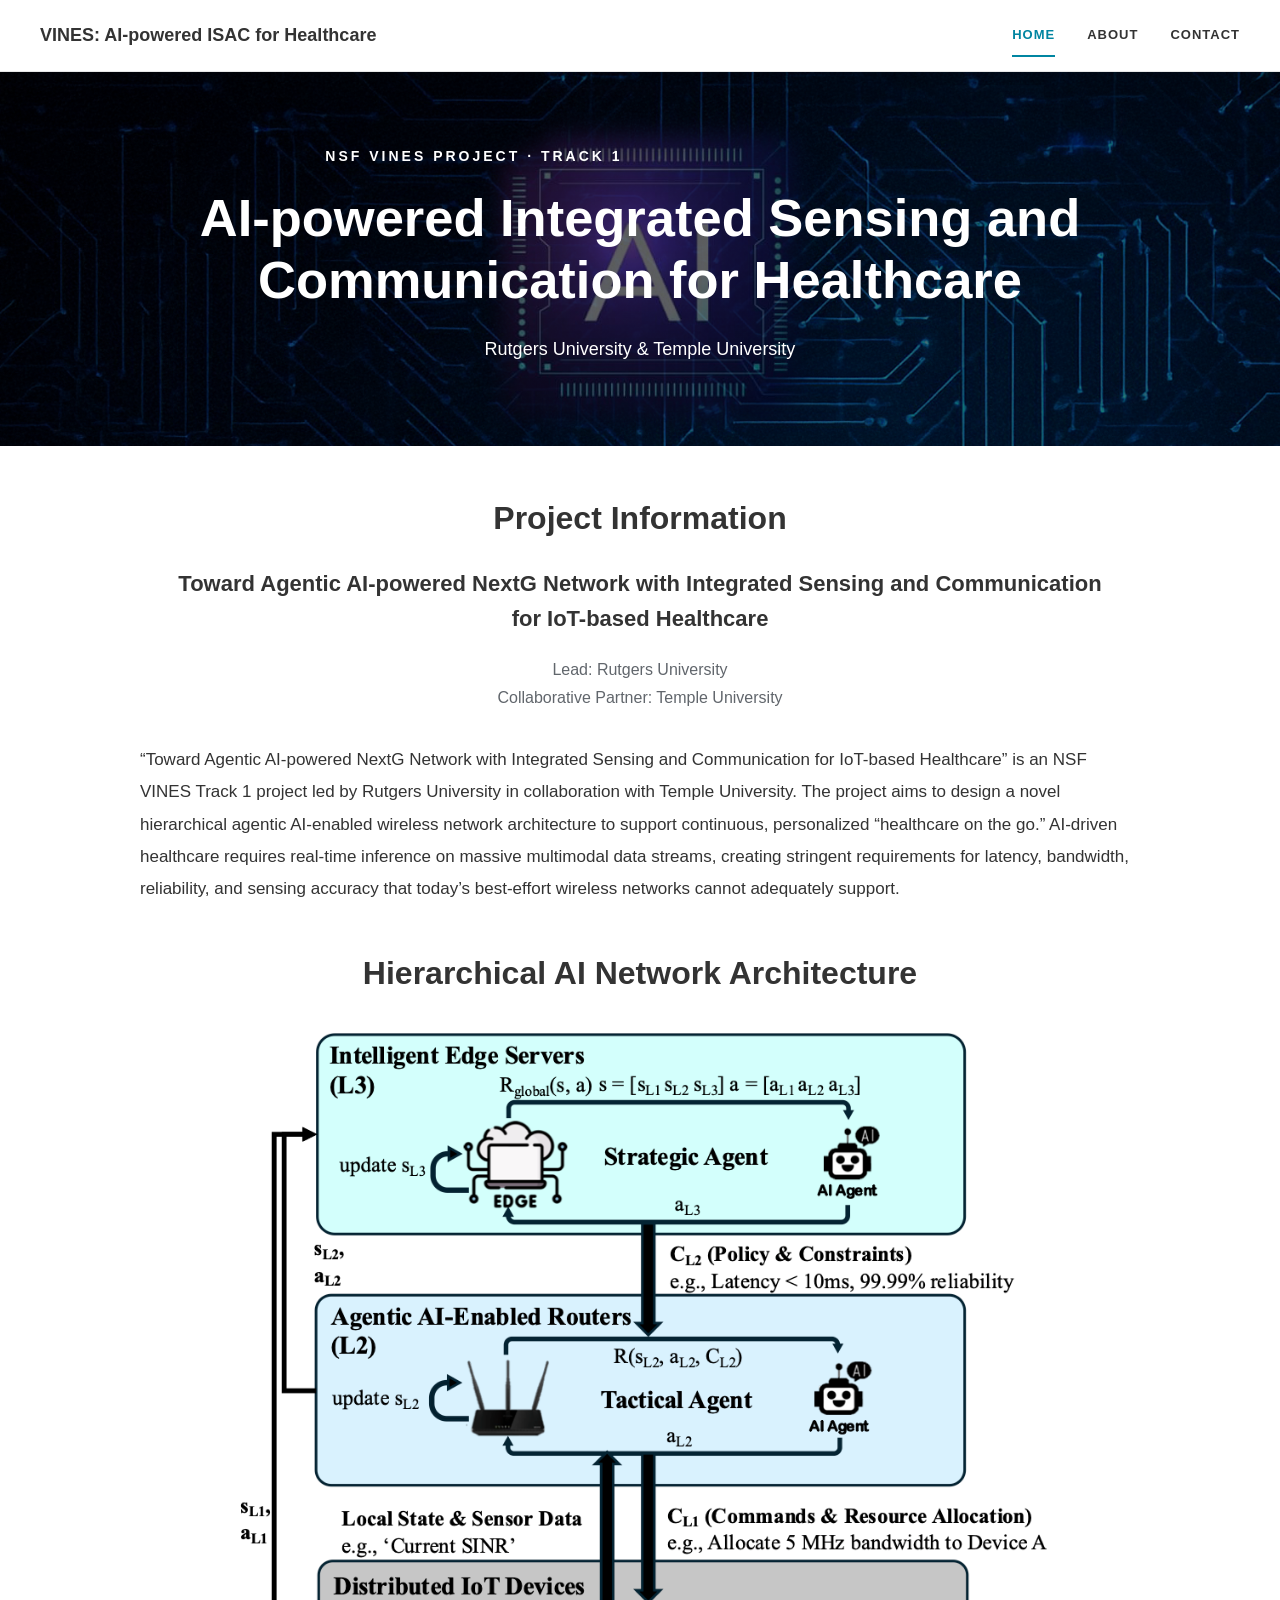
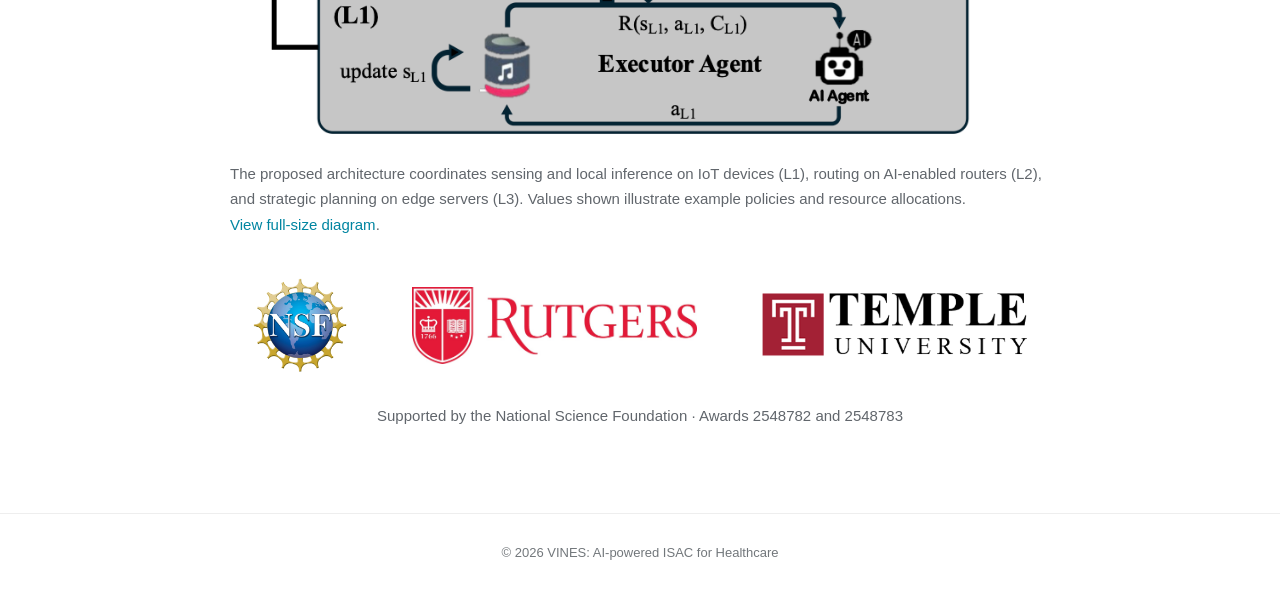
==== index.html @ 255466b5 "Replace homepage introduction with supplied project description" ====
<!doctype html>
<html lang="en">
<head>
  <meta charset="utf-8">
  <meta name="viewport" content="width=device-width,initial-scale=1">
  <meta name="description" content="NSF VINES Track 1: Toward Agentic AI-powered NextG Network with Integrated Sensing and Communication for IoT-based Healthcare. Rutgers University and Temple University.">
  <title>VINES | AI-powered ISAC for Healthcare</title>
  <link rel="stylesheet" href="assets/site.css">
</head>
<body>
  <a class="skip" href="#main">Skip to content</a>
  <nav class="nav" aria-label="Main navigation">
    <a class="brand" href="./">VINES: AI-powered ISAC for Healthcare</a>
    <div class="nav-links"><a href="./" aria-current="page">Home</a><a href="about/">About</a><a href="contact/">Contact</a></div>
  </nav>
  <header class="hero">
    <p class="eyebrow">NSF VINES PROJECT · TRACK 1</p>
    <h1>AI-powered Integrated Sensing and Communication for Healthcare</h1>
    <p>Rutgers University &amp; Temple University</p>
  </header>
  <main class="container" id="main">
    <h2>Project Information</h2>
    <p class="project-title">Toward Agentic AI-powered NextG Network with Integrated Sensing and Communication for IoT-based Healthcare</p>
    <p class="project-meta">Lead: Rutgers University<br>Collaborative Partner: Temple University</p>
    <p class="project-introduction" id="project-introduction">“Toward Agentic AI-powered NextG Network with Integrated Sensing and Communication for IoT-based Healthcare” is an NSF VINES Track 1 project led by Rutgers University in collaboration with Temple University. The project aims to design a novel hierarchical agentic AI-enabled wireless network architecture to support continuous, personalized “healthcare on the go.” AI-driven healthcare requires real-time inference on massive multimodal data streams, creating stringent requirements for latency, bandwidth, reliability, and sensing accuracy that today’s best-effort wireless networks cannot adequately support.</p>
    <section class="project-overview" aria-labelledby="architecture-title">
      <h2 id="architecture-title">Hierarchical AI Network Architecture</h2>
      <figure class="project-figure architecture">
        <a href="assets/agentic-ai-architecture.png" aria-label="View the full-size hierarchical AI network architecture diagram"><img src="assets/agentic-ai-architecture.png" alt="Three-level architecture: executor agents on IoT devices exchange sensor data and resource commands with tactical agents on routers, coordinated by strategic agents on intelligent edge servers." width="964" height="844" loading="lazy" decoding="async"></a>
        <figcaption>The proposed architecture coordinates sensing and local inference on IoT devices (L1), routing on AI-enabled routers (L2), and strategic planning on edge servers (L3). Values shown illustrate example policies and resource allocations. <a href="assets/agentic-ai-architecture.png">View full-size diagram</a>.</figcaption>
      </figure>
    </section>
    <div class="logos" aria-label="Funding agency and participating universities">
      <a href="https://www.nsf.gov/" aria-label="National Science Foundation"><img class="nsf" src="assets/nsf-small.png" alt="National Science Foundation"></a>
      <a href="https://www.rutgers.edu/" aria-label="Rutgers University"><img class="rutgers" src="assets/Rutgers.jpg" alt="Rutgers University"></a>
      <a href="https://www.temple.edu/" aria-label="Temple University"><img class="temple" src="assets/TempleLogo.png" alt="Temple University"></a>
    </div>
    <p class="support">Supported by the National Science Foundation · Awards 2548782 and 2548783</p>
  </main>
  <footer><p>© 2026 VINES: AI-powered ISAC for Healthcare</p></footer>
</body>
</html>
---- assets/site.css ----
:root{color-scheme:light;--ink:#333;--accent:#0085a1;--muted:#61666c}*{box-sizing:border-box}body{margin:0;color:var(--ink);background:#fff;font:17px/1.75 Arial,Helvetica,sans-serif}a{color:var(--accent);text-decoration:none}a:hover{text-decoration:underline}a:focus-visible{outline:3px solid var(--accent);outline-offset:5px}.skip{position:absolute;left:16px;top:-70px;background:white;padding:8px;z-index:10}.skip:focus{top:8px}.nav{min-height:72px;display:flex;align-items:center;justify-content:space-between;gap:24px;padding:16px max(24px,calc((100vw - 1200px)/2));border-bottom:1px solid #e7e7e7;background:#fff}.brand{font-size:18px;font-weight:800;color:#333;line-height:1.35}.nav-links{display:flex;gap:32px;flex-shrink:0}.nav-links a{color:#333;text-transform:uppercase;font-size:13px;letter-spacing:1px;font-weight:700;padding:8px 0}.nav-links a[aria-current]{color:var(--accent);box-shadow:0 2px var(--accent)}.hero{background:linear-gradient(#0008,#0008),url('banner.jpg') center/cover;color:white;text-align:center;padding:72px 24px 80px}.hero .eyebrow{font-size:14px;letter-spacing:3px;margin:0 0 18px;font-weight:700}.hero h1{font-size:clamp(32px,4.1vw,56px);line-height:1.2;max-width:1080px;margin:0 auto;font-weight:800}.hero.contact h1{font-size:clamp(42px,5.5vw,72px)}.hero p{margin:22px auto 0;max-width:900px;font-size:18px}.container{max-width:1140px;padding:52px 24px 64px;margin:auto}h2{font-size:32px;line-height:1.3;text-align:center;margin:0 0 26px}p{margin:0 0 20px}.project-title{max-width:950px;margin:0 auto 20px;text-align:center;font-size:22px;font-weight:600;line-height:1.6}.project-meta{text-align:center;color:var(--muted);font-size:16px}.intro-placeholder{max-width:930px;margin:32px auto;padding:22px 26px;border-left:3px solid #b9c6cb;background:#f7f9fa;color:#626c72}.logos{display:flex;align-items:center;justify-content:center;gap:65px;margin:40px auto 12px}.logos a{display:flex;align-items:center;justify-content:center}.logos img{display:block;max-width:100%;height:auto}.logos .nsf{width:94px}.logos .rutgers{width:285px}.logos .temple{width:265px}.support{text-align:center;color:var(--muted);font-size:15px;margin-top:30px}.team-intro{max-width:900px;text-align:center;margin:0 auto 40px}.team{display:grid;grid-template-columns:repeat(4,minmax(0,1fr));gap:28px;margin-top:42px}.person{text-align:center;min-width:0}.portrait{width:100%;max-width:225px;aspect-ratio:1;object-fit:cover;object-position:center top;display:block;margin:0 auto 22px}.person h3{font-size:20px;line-height:1.3;margin:0 0 8px;min-height:52px;display:flex;align-items:center;justify-content:center}.person h3 a{color:#333}.role{font-weight:700;color:var(--accent);font-size:15px;margin-bottom:12px}.affiliation{font-size:17px;margin-bottom:5px;font-weight:600}.department{font-size:14px;line-height:1.6;min-height:45px;color:var(--muted);margin-bottom:14px}.email{font-size:14px;overflow-wrap:anywhere}.profile{display:inline-block;font-size:14px;margin-top:12px;text-decoration:underline;text-underline-offset:4px}.contact-logos{border-top:1px solid #e6e6e6;margin-top:58px;padding-top:8px}footer{border-top:1px solid #eee;text-align:center;padding:28px 24px;color:#72777b;font-size:13px}footer p{margin:0}@media(max-width:950px){.team{grid-template-columns:repeat(2,minmax(0,1fr));gap:45px 30px}.logos{gap:32px}.logos .rutgers{width:240px}.logos .temple{width:230px}}@media(max-width:600px){body{font-size:16px}.nav{padding:16px 20px;gap:14px;flex-wrap:wrap}.brand{font-size:16px}.nav-links{gap:24px}.hero{padding:48px 20px 56px}.hero p{font-size:16px}.container{padding:38px 20px 48px}h2{font-size:28px}.project-title{font-size:19px}.logos{gap:22px;flex-wrap:wrap}.logos .nsf{width:72px}.logos .rutgers{width:190px}.logos .temple{width:190px}.team{grid-template-columns:1fr;gap:42px}.person h3{min-height:0}.department{min-height:0}.portrait{max-width:230px}.intro-placeholder{padding:18px}.support{font-size:14px}}

.project-introduction,.about-content{max-width:1000px;margin:32px auto;line-height:1.9;text-align:left}.about-content section{margin-top:40px}.about-content h2{text-align:left;font-size:28px;margin-bottom:18px}.about-content h3{font-size:21px;line-height:1.4;margin:28px 0 12px}@media(min-width:601px) and (max-width:850px){.nav{flex-wrap:wrap}}

.project-figure{margin:32px auto 40px;max-width:1000px}.project-figure img{display:block;width:100%;height:auto;margin:0 auto}.project-figure.architecture{max-width:820px}.project-figure figcaption{margin-top:16px;color:var(--muted);font-size:15px;line-height:1.7;text-align:left}.project-figure figcaption a{white-space:nowrap}.project-overview{margin-top:48px}
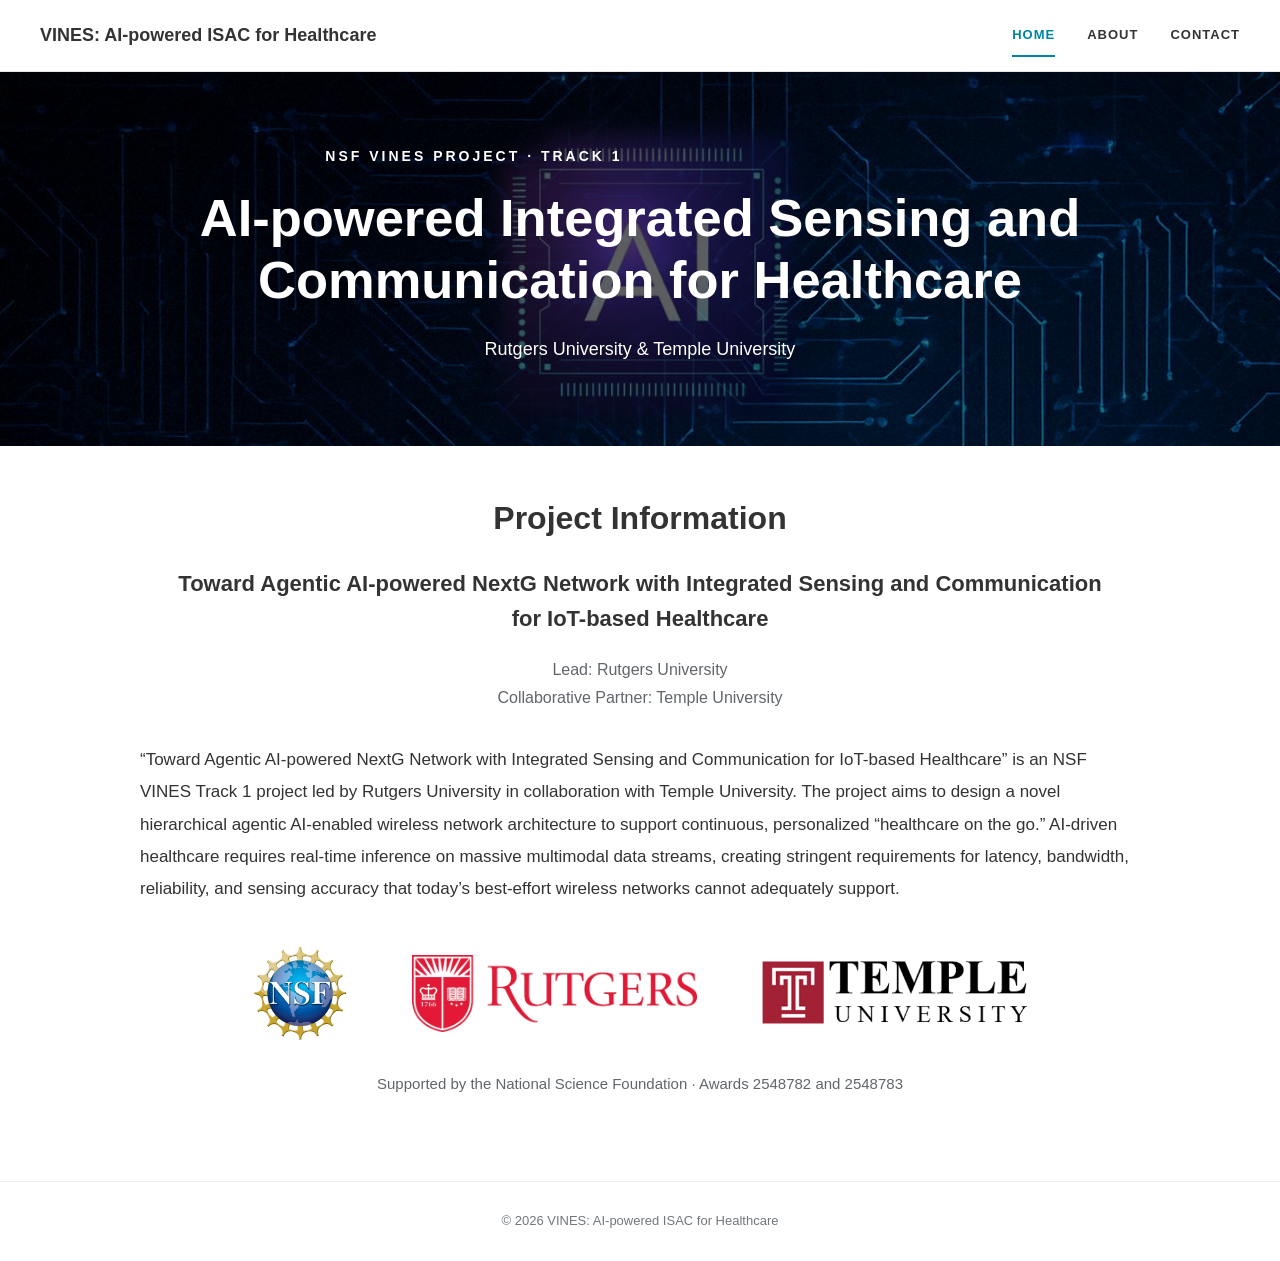
==== commit 58ace83b: "Remove architecture diagram from homepage" ====
--- a/index.html
+++ b/index.html
@@ -23,13 +23,6 @@
     <p class="project-title">Toward Agentic AI-powered NextG Network with Integrated Sensing and Communication for IoT-based Healthcare</p>
     <p class="project-meta">Lead: Rutgers University<br>Collaborative Partner: Temple University</p>
     <p class="project-introduction" id="project-introduction">“Toward Agentic AI-powered NextG Network with Integrated Sensing and Communication for IoT-based Healthcare” is an NSF VINES Track 1 project led by Rutgers University in collaboration with Temple University. The project aims to design a novel hierarchical agentic AI-enabled wireless network architecture to support continuous, personalized “healthcare on the go.” AI-driven healthcare requires real-time inference on massive multimodal data streams, creating stringent requirements for latency, bandwidth, reliability, and sensing accuracy that today’s best-effort wireless networks cannot adequately support.</p>
-    <section class="project-overview" aria-labelledby="architecture-title">
-      <h2 id="architecture-title">Hierarchical AI Network Architecture</h2>
-      <figure class="project-figure architecture">
-        <a href="assets/agentic-ai-architecture.png" aria-label="View the full-size hierarchical AI network architecture diagram"><img src="assets/agentic-ai-architecture.png" alt="Three-level architecture: executor agents on IoT devices exchange sensor data and resource commands with tactical agents on routers, coordinated by strategic agents on intelligent edge servers." width="964" height="844" loading="lazy" decoding="async"></a>
-        <figcaption>The proposed architecture coordinates sensing and local inference on IoT devices (L1), routing on AI-enabled routers (L2), and strategic planning on edge servers (L3). Values shown illustrate example policies and resource allocations. <a href="assets/agentic-ai-architecture.png">View full-size diagram</a>.</figcaption>
-      </figure>
-    </section>
     <div class="logos" aria-label="Funding agency and participating universities">
       <a href="https://www.nsf.gov/" aria-label="National Science Foundation"><img class="nsf" src="assets/nsf-small.png" alt="National Science Foundation"></a>
       <a href="https://www.rutgers.edu/" aria-label="Rutgers University"><img class="rutgers" src="assets/Rutgers.jpg" alt="Rutgers University"></a>
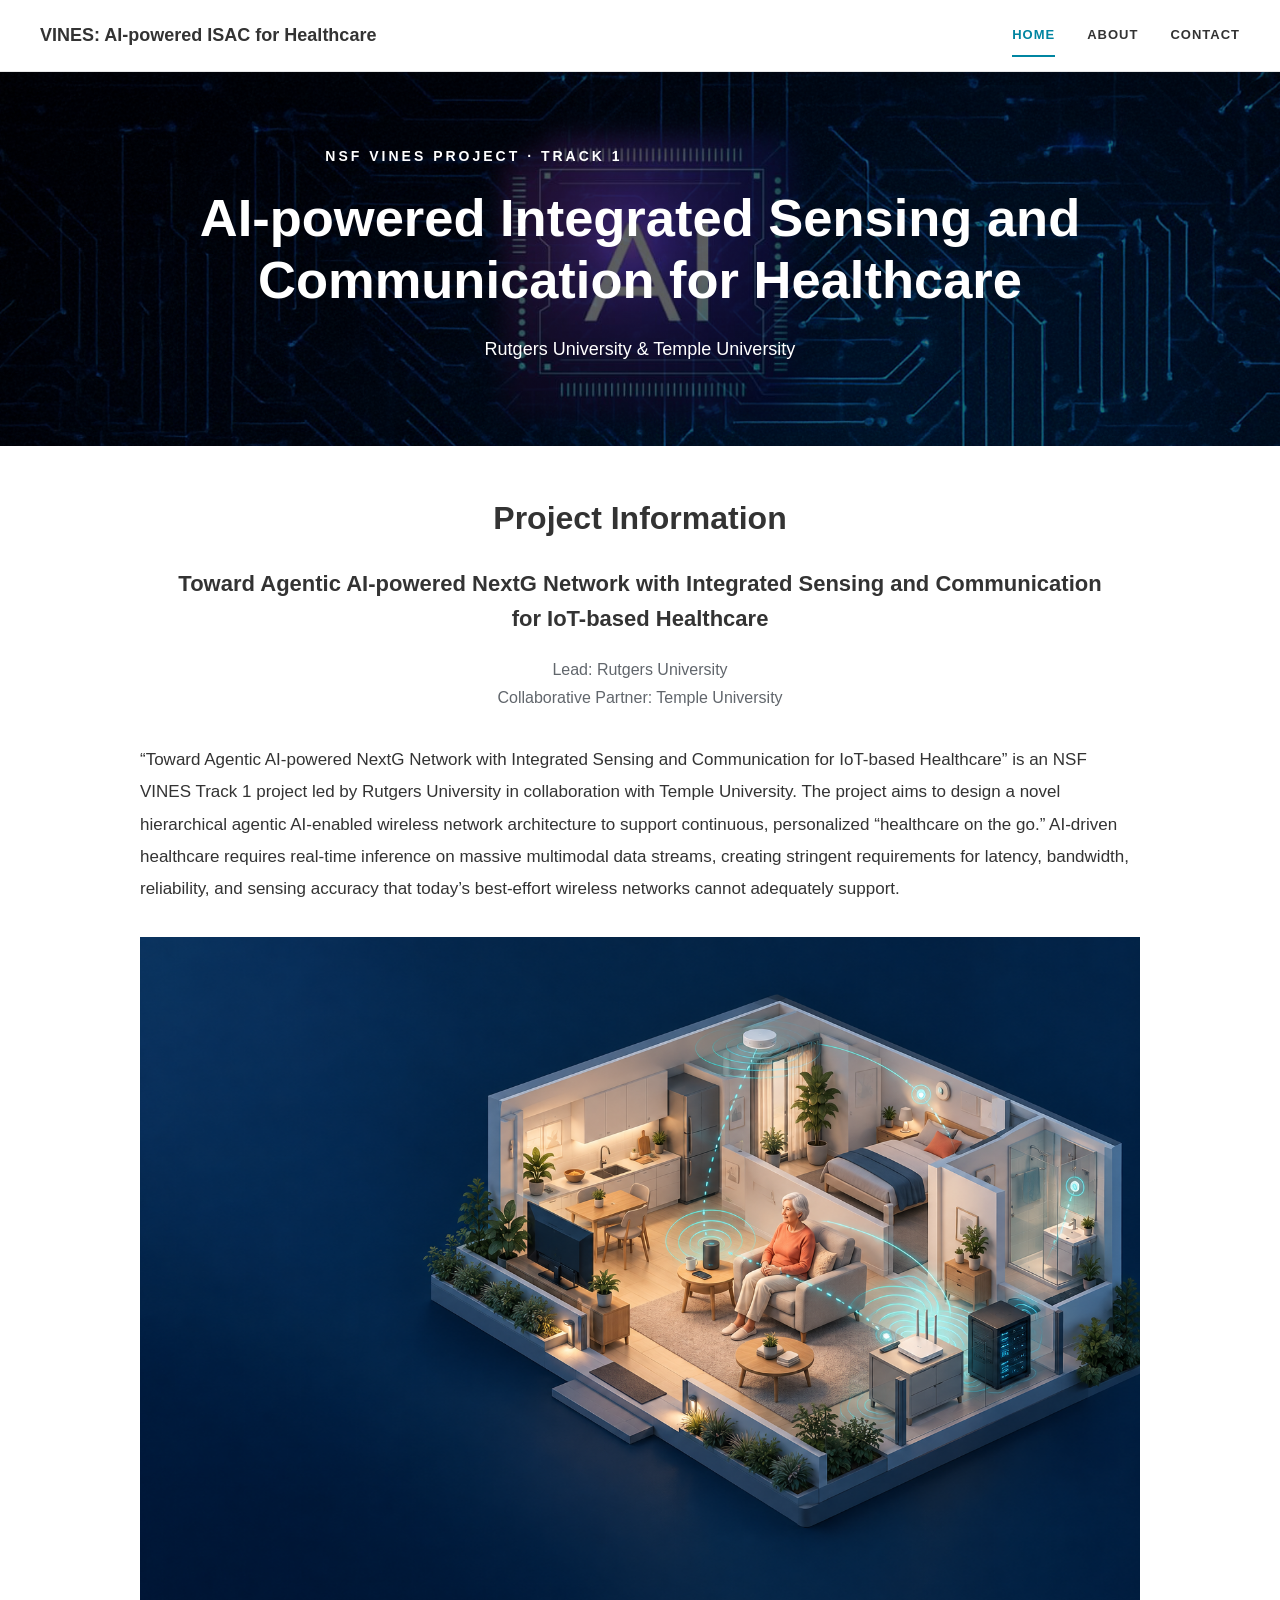
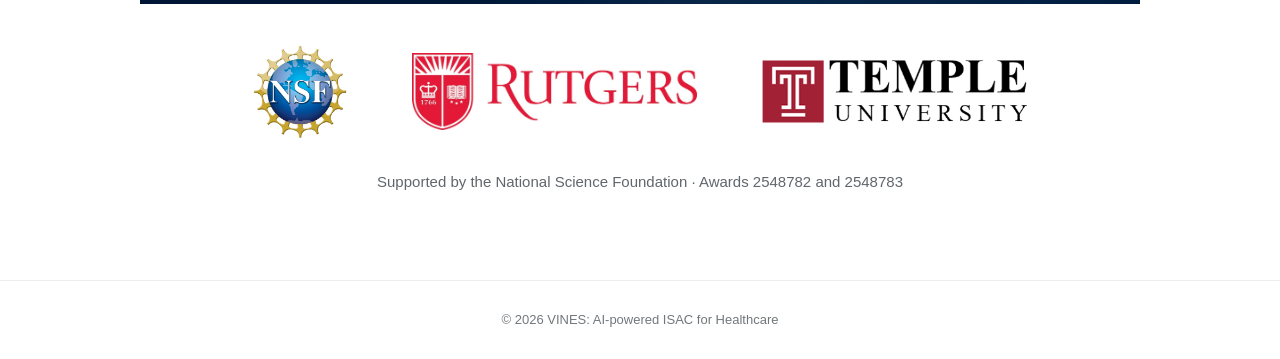
==== commit 09d77410: "Add slide cover healthcare illustration to homepage" ====
--- a/index.html
+++ b/index.html
@@ -23,6 +23,9 @@
     <p class="project-title">Toward Agentic AI-powered NextG Network with Integrated Sensing and Communication for IoT-based Healthcare</p>
     <p class="project-meta">Lead: Rutgers University<br>Collaborative Partner: Temple University</p>
     <p class="project-introduction" id="project-introduction">“Toward Agentic AI-powered NextG Network with Integrated Sensing and Communication for IoT-based Healthcare” is an NSF VINES Track 1 project led by Rutgers University in collaboration with Temple University. The project aims to design a novel hierarchical agentic AI-enabled wireless network architecture to support continuous, personalized “healthcare on the go.” AI-driven healthcare requires real-time inference on massive multimodal data streams, creating stringent requirements for latency, bandwidth, reliability, and sensing accuracy that today’s best-effort wireless networks cannot adequately support.</p>
+    <figure class="project-figure">
+      <img src="assets/healthcare-at-home.png" alt="Illustration of healthcare monitoring at home, with connected wireless sensors, a smart speaker, a router, and an edge server supporting an older adult." width="1536" height="1024" loading="lazy" decoding="async">
+    </figure>
     <div class="logos" aria-label="Funding agency and participating universities">
       <a href="https://www.nsf.gov/" aria-label="National Science Foundation"><img class="nsf" src="assets/nsf-small.png" alt="National Science Foundation"></a>
       <a href="https://www.rutgers.edu/" aria-label="Rutgers University"><img class="rutgers" src="assets/Rutgers.jpg" alt="Rutgers University"></a>
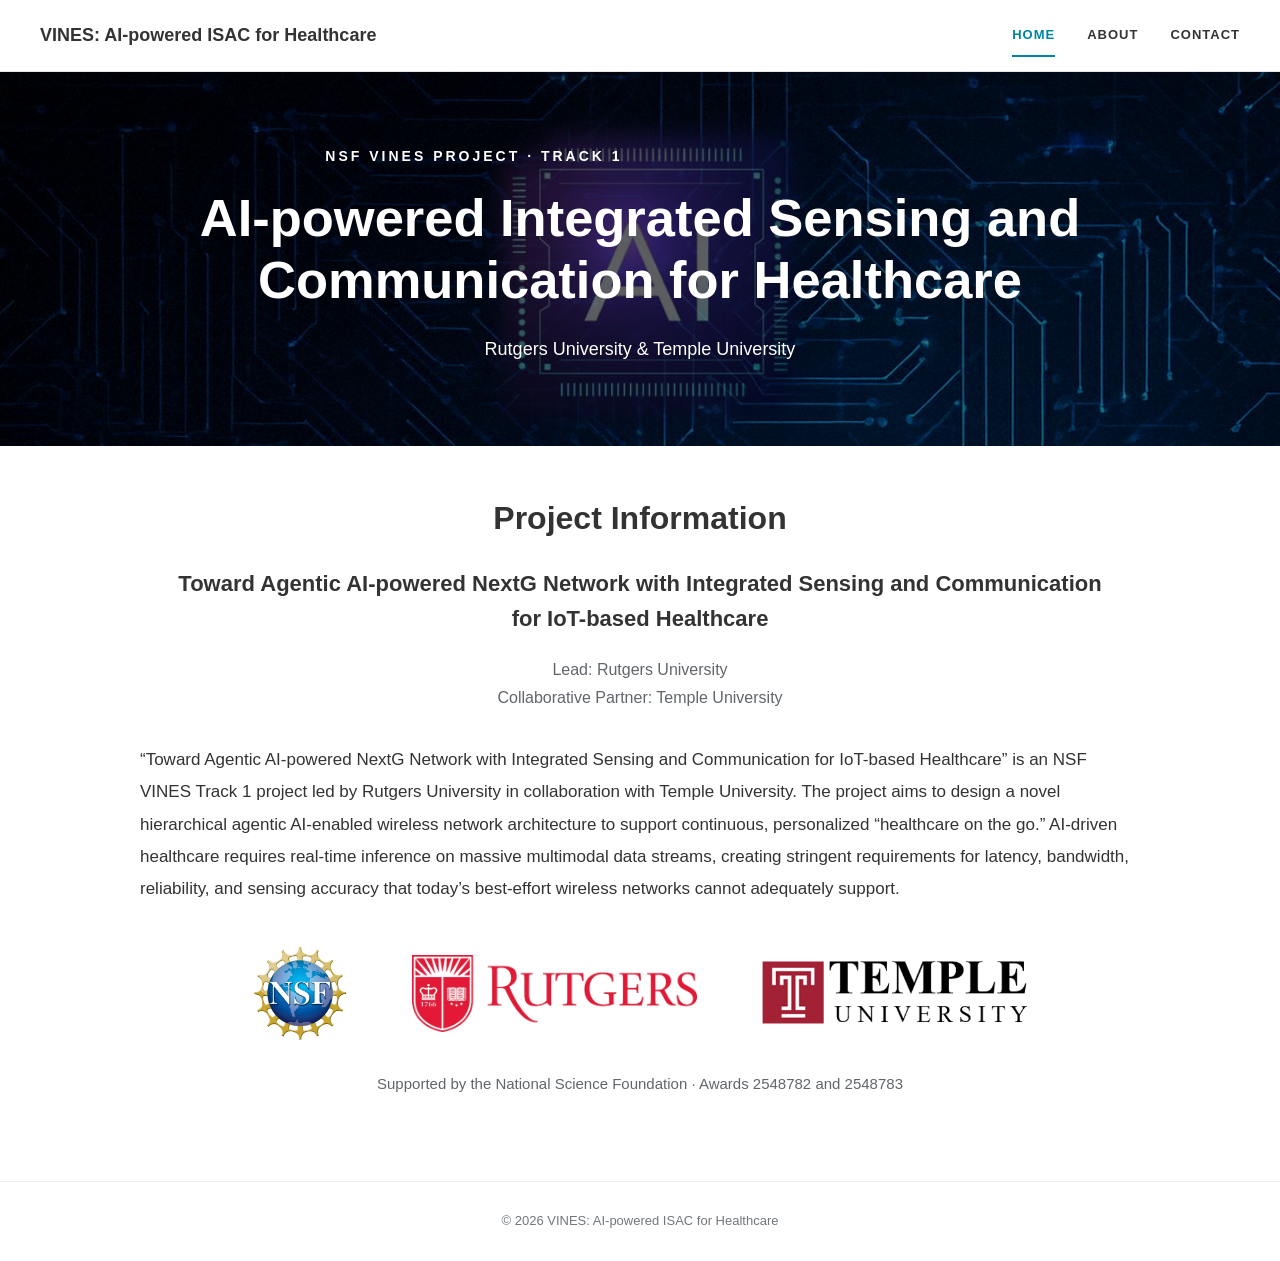
==== commit 5bbce5f1: "Remove home illustration and balance About diagram sizes" ====
--- a/index.html
+++ b/index.html
@@ -23,9 +23,6 @@
     <p class="project-title">Toward Agentic AI-powered NextG Network with Integrated Sensing and Communication for IoT-based Healthcare</p>
     <p class="project-meta">Lead: Rutgers University<br>Collaborative Partner: Temple University</p>
     <p class="project-introduction" id="project-introduction">“Toward Agentic AI-powered NextG Network with Integrated Sensing and Communication for IoT-based Healthcare” is an NSF VINES Track 1 project led by Rutgers University in collaboration with Temple University. The project aims to design a novel hierarchical agentic AI-enabled wireless network architecture to support continuous, personalized “healthcare on the go.” AI-driven healthcare requires real-time inference on massive multimodal data streams, creating stringent requirements for latency, bandwidth, reliability, and sensing accuracy that today’s best-effort wireless networks cannot adequately support.</p>
-    <figure class="project-figure">
-      <img src="assets/healthcare-at-home.png" alt="Illustration of healthcare monitoring at home, with connected wireless sensors, a smart speaker, a router, and an edge server supporting an older adult." width="1536" height="1024" loading="lazy" decoding="async">
-    </figure>
     <div class="logos" aria-label="Funding agency and participating universities">
       <a href="https://www.nsf.gov/" aria-label="National Science Foundation"><img class="nsf" src="assets/nsf-small.png" alt="National Science Foundation"></a>
       <a href="https://www.rutgers.edu/" aria-label="Rutgers University"><img class="rutgers" src="assets/Rutgers.jpg" alt="Rutgers University"></a>
--- a/assets/site.css
+++ b/assets/site.css
@@ -2,4 +2,4 @@
 
 .project-introduction,.about-content{max-width:1000px;margin:32px auto;line-height:1.9;text-align:left}.about-content section{margin-top:40px}.about-content h2{text-align:left;font-size:28px;margin-bottom:18px}.about-content h3{font-size:21px;line-height:1.4;margin:28px 0 12px}@media(min-width:601px) and (max-width:850px){.nav{flex-wrap:wrap}}
 
-.project-figure{margin:32px auto 40px;max-width:1000px}.project-figure img{display:block;width:100%;height:auto;margin:0 auto}.project-figure.architecture{max-width:820px}.project-figure figcaption{margin-top:16px;color:var(--muted);font-size:15px;line-height:1.7;text-align:left}.project-figure figcaption a{white-space:nowrap}.project-overview{margin-top:48px}
+.project-figure{margin:28px auto 36px;width:100%;max-width:800px}.project-figure img{display:block;width:100%;height:auto;margin:0 auto}.project-figure.architecture{max-width:580px}.project-figure.wide{max-width:960px}.project-figure figcaption{margin-top:16px;color:var(--muted);font-size:15px;line-height:1.7;text-align:left}.project-figure figcaption a{white-space:nowrap}.project-overview{margin-top:48px}
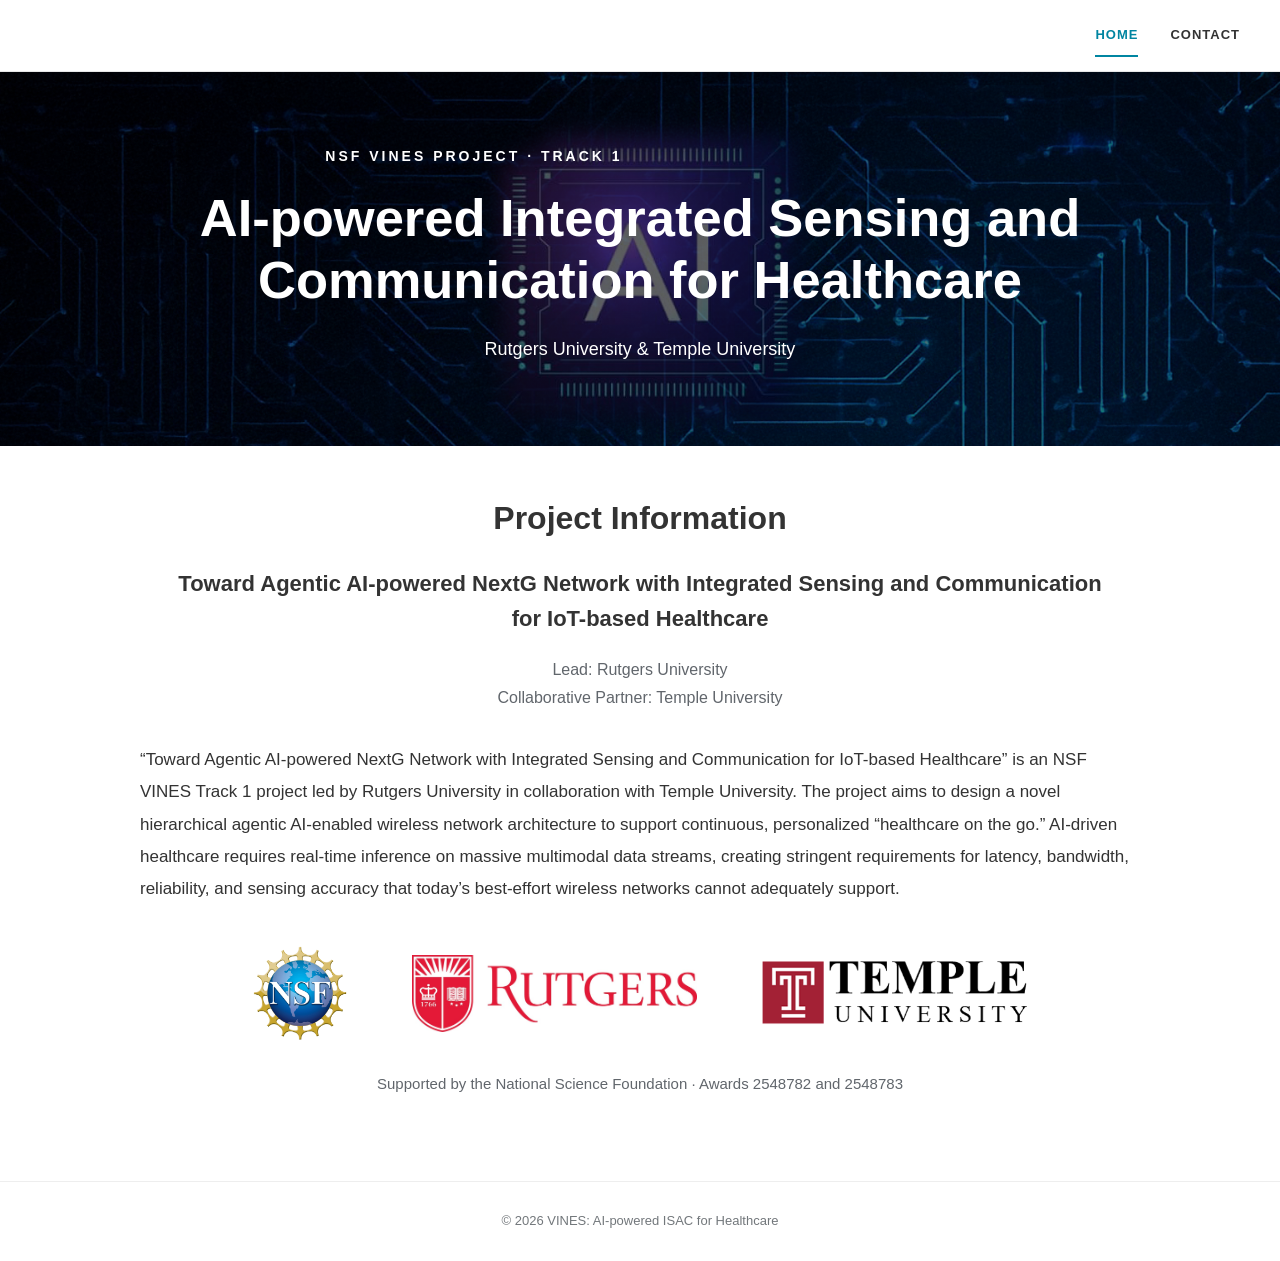
==== commit 5a24a22f: "Keep Home and Contact only and remove navigation brand title" ====
--- a/index.html
+++ b/index.html
@@ -10,8 +10,7 @@
 <body>
   <a class="skip" href="#main">Skip to content</a>
   <nav class="nav" aria-label="Main navigation">
-    <a class="brand" href="./">VINES: AI-powered ISAC for Healthcare</a>
-    <div class="nav-links"><a href="./" aria-current="page">Home</a><a href="about/">About</a><a href="contact/">Contact</a></div>
+    <div class="nav-links"><a href="./" aria-current="page">Home</a><a href="contact/">Contact</a></div>
   </nav>
   <header class="hero">
     <p class="eyebrow">NSF VINES PROJECT · TRACK 1</p>
--- a/assets/site.css
+++ b/assets/site.css
@@ -1,4 +1,4 @@
-:root{color-scheme:light;--ink:#333;--accent:#0085a1;--muted:#61666c}*{box-sizing:border-box}body{margin:0;color:var(--ink);background:#fff;font:17px/1.75 Arial,Helvetica,sans-serif}a{color:var(--accent);text-decoration:none}a:hover{text-decoration:underline}a:focus-visible{outline:3px solid var(--accent);outline-offset:5px}.skip{position:absolute;left:16px;top:-70px;background:white;padding:8px;z-index:10}.skip:focus{top:8px}.nav{min-height:72px;display:flex;align-items:center;justify-content:space-between;gap:24px;padding:16px max(24px,calc((100vw - 1200px)/2));border-bottom:1px solid #e7e7e7;background:#fff}.brand{font-size:18px;font-weight:800;color:#333;line-height:1.35}.nav-links{display:flex;gap:32px;flex-shrink:0}.nav-links a{color:#333;text-transform:uppercase;font-size:13px;letter-spacing:1px;font-weight:700;padding:8px 0}.nav-links a[aria-current]{color:var(--accent);box-shadow:0 2px var(--accent)}.hero{background:linear-gradient(#0008,#0008),url('banner.jpg') center/cover;color:white;text-align:center;padding:72px 24px 80px}.hero .eyebrow{font-size:14px;letter-spacing:3px;margin:0 0 18px;font-weight:700}.hero h1{font-size:clamp(32px,4.1vw,56px);line-height:1.2;max-width:1080px;margin:0 auto;font-weight:800}.hero.contact h1{font-size:clamp(42px,5.5vw,72px)}.hero p{margin:22px auto 0;max-width:900px;font-size:18px}.container{max-width:1140px;padding:52px 24px 64px;margin:auto}h2{font-size:32px;line-height:1.3;text-align:center;margin:0 0 26px}p{margin:0 0 20px}.project-title{max-width:950px;margin:0 auto 20px;text-align:center;font-size:22px;font-weight:600;line-height:1.6}.project-meta{text-align:center;color:var(--muted);font-size:16px}.intro-placeholder{max-width:930px;margin:32px auto;padding:22px 26px;border-left:3px solid #b9c6cb;background:#f7f9fa;color:#626c72}.logos{display:flex;align-items:center;justify-content:center;gap:65px;margin:40px auto 12px}.logos a{display:flex;align-items:center;justify-content:center}.logos img{display:block;max-width:100%;height:auto}.logos .nsf{width:94px}.logos .rutgers{width:285px}.logos .temple{width:265px}.support{text-align:center;color:var(--muted);font-size:15px;margin-top:30px}.team-intro{max-width:900px;text-align:center;margin:0 auto 40px}.team{display:grid;grid-template-columns:repeat(4,minmax(0,1fr));gap:28px;margin-top:42px}.person{text-align:center;min-width:0}.portrait{width:100%;max-width:225px;aspect-ratio:1;object-fit:cover;object-position:center top;display:block;margin:0 auto 22px}.person h3{font-size:20px;line-height:1.3;margin:0 0 8px;min-height:52px;display:flex;align-items:center;justify-content:center}.person h3 a{color:#333}.role{font-weight:700;color:var(--accent);font-size:15px;margin-bottom:12px}.affiliation{font-size:17px;margin-bottom:5px;font-weight:600}.department{font-size:14px;line-height:1.6;min-height:45px;color:var(--muted);margin-bottom:14px}.email{font-size:14px;overflow-wrap:anywhere}.profile{display:inline-block;font-size:14px;margin-top:12px;text-decoration:underline;text-underline-offset:4px}.contact-logos{border-top:1px solid #e6e6e6;margin-top:58px;padding-top:8px}footer{border-top:1px solid #eee;text-align:center;padding:28px 24px;color:#72777b;font-size:13px}footer p{margin:0}@media(max-width:950px){.team{grid-template-columns:repeat(2,minmax(0,1fr));gap:45px 30px}.logos{gap:32px}.logos .rutgers{width:240px}.logos .temple{width:230px}}@media(max-width:600px){body{font-size:16px}.nav{padding:16px 20px;gap:14px;flex-wrap:wrap}.brand{font-size:16px}.nav-links{gap:24px}.hero{padding:48px 20px 56px}.hero p{font-size:16px}.container{padding:38px 20px 48px}h2{font-size:28px}.project-title{font-size:19px}.logos{gap:22px;flex-wrap:wrap}.logos .nsf{width:72px}.logos .rutgers{width:190px}.logos .temple{width:190px}.team{grid-template-columns:1fr;gap:42px}.person h3{min-height:0}.department{min-height:0}.portrait{max-width:230px}.intro-placeholder{padding:18px}.support{font-size:14px}}
+:root{color-scheme:light;--ink:#333;--accent:#0085a1;--muted:#61666c}*{box-sizing:border-box}body{margin:0;color:var(--ink);background:#fff;font:17px/1.75 Arial,Helvetica,sans-serif}a{color:var(--accent);text-decoration:none}a:hover{text-decoration:underline}a:focus-visible{outline:3px solid var(--accent);outline-offset:5px}.skip{position:absolute;left:16px;top:-70px;background:white;padding:8px;z-index:10}.skip:focus{top:8px}.nav{min-height:72px;display:flex;align-items:center;justify-content:flex-end;gap:24px;padding:16px max(24px,calc((100vw - 1200px)/2));border-bottom:1px solid #e7e7e7;background:#fff}.brand{font-size:18px;font-weight:800;color:#333;line-height:1.35}.nav-links{display:flex;gap:32px;flex-shrink:0}.nav-links a{color:#333;text-transform:uppercase;font-size:13px;letter-spacing:1px;font-weight:700;padding:8px 0}.nav-links a[aria-current]{color:var(--accent);box-shadow:0 2px var(--accent)}.hero{background:linear-gradient(#0008,#0008),url('banner.jpg') center/cover;color:white;text-align:center;padding:72px 24px 80px}.hero .eyebrow{font-size:14px;letter-spacing:3px;margin:0 0 18px;font-weight:700}.hero h1{font-size:clamp(32px,4.1vw,56px);line-height:1.2;max-width:1080px;margin:0 auto;font-weight:800}.hero.contact h1{font-size:clamp(42px,5.5vw,72px)}.hero p{margin:22px auto 0;max-width:900px;font-size:18px}.container{max-width:1140px;padding:52px 24px 64px;margin:auto}h2{font-size:32px;line-height:1.3;text-align:center;margin:0 0 26px}p{margin:0 0 20px}.project-title{max-width:950px;margin:0 auto 20px;text-align:center;font-size:22px;font-weight:600;line-height:1.6}.project-meta{text-align:center;color:var(--muted);font-size:16px}.intro-placeholder{max-width:930px;margin:32px auto;padding:22px 26px;border-left:3px solid #b9c6cb;background:#f7f9fa;color:#626c72}.logos{display:flex;align-items:center;justify-content:center;gap:65px;margin:40px auto 12px}.logos a{display:flex;align-items:center;justify-content:center}.logos img{display:block;max-width:100%;height:auto}.logos .nsf{width:94px}.logos .rutgers{width:285px}.logos .temple{width:265px}.support{text-align:center;color:var(--muted);font-size:15px;margin-top:30px}.team-intro{max-width:900px;text-align:center;margin:0 auto 40px}.team{display:grid;grid-template-columns:repeat(4,minmax(0,1fr));gap:28px;margin-top:42px}.person{text-align:center;min-width:0}.portrait{width:100%;max-width:225px;aspect-ratio:1;object-fit:cover;object-position:center top;display:block;margin:0 auto 22px}.person h3{font-size:20px;line-height:1.3;margin:0 0 8px;min-height:52px;display:flex;align-items:center;justify-content:center}.person h3 a{color:#333}.role{font-weight:700;color:var(--accent);font-size:15px;margin-bottom:12px}.affiliation{font-size:17px;margin-bottom:5px;font-weight:600}.department{font-size:14px;line-height:1.6;min-height:45px;color:var(--muted);margin-bottom:14px}.email{font-size:14px;overflow-wrap:anywhere}.profile{display:inline-block;font-size:14px;margin-top:12px;text-decoration:underline;text-underline-offset:4px}.contact-logos{border-top:1px solid #e6e6e6;margin-top:58px;padding-top:8px}footer{border-top:1px solid #eee;text-align:center;padding:28px 24px;color:#72777b;font-size:13px}footer p{margin:0}@media(max-width:950px){.team{grid-template-columns:repeat(2,minmax(0,1fr));gap:45px 30px}.logos{gap:32px}.logos .rutgers{width:240px}.logos .temple{width:230px}}@media(max-width:600px){body{font-size:16px}.nav{padding:16px 20px;gap:14px;flex-wrap:wrap}.brand{font-size:16px}.nav-links{gap:24px}.hero{padding:48px 20px 56px}.hero p{font-size:16px}.container{padding:38px 20px 48px}h2{font-size:28px}.project-title{font-size:19px}.logos{gap:22px;flex-wrap:wrap}.logos .nsf{width:72px}.logos .rutgers{width:190px}.logos .temple{width:190px}.team{grid-template-columns:1fr;gap:42px}.person h3{min-height:0}.department{min-height:0}.portrait{max-width:230px}.intro-placeholder{padding:18px}.support{font-size:14px}}
 
 .project-introduction,.about-content{max-width:1000px;margin:32px auto;line-height:1.9;text-align:left}.about-content section{margin-top:40px}.about-content h2{text-align:left;font-size:28px;margin-bottom:18px}.about-content h3{font-size:21px;line-height:1.4;margin:28px 0 12px}@media(min-width:601px) and (max-width:850px){.nav{flex-wrap:wrap}}
 
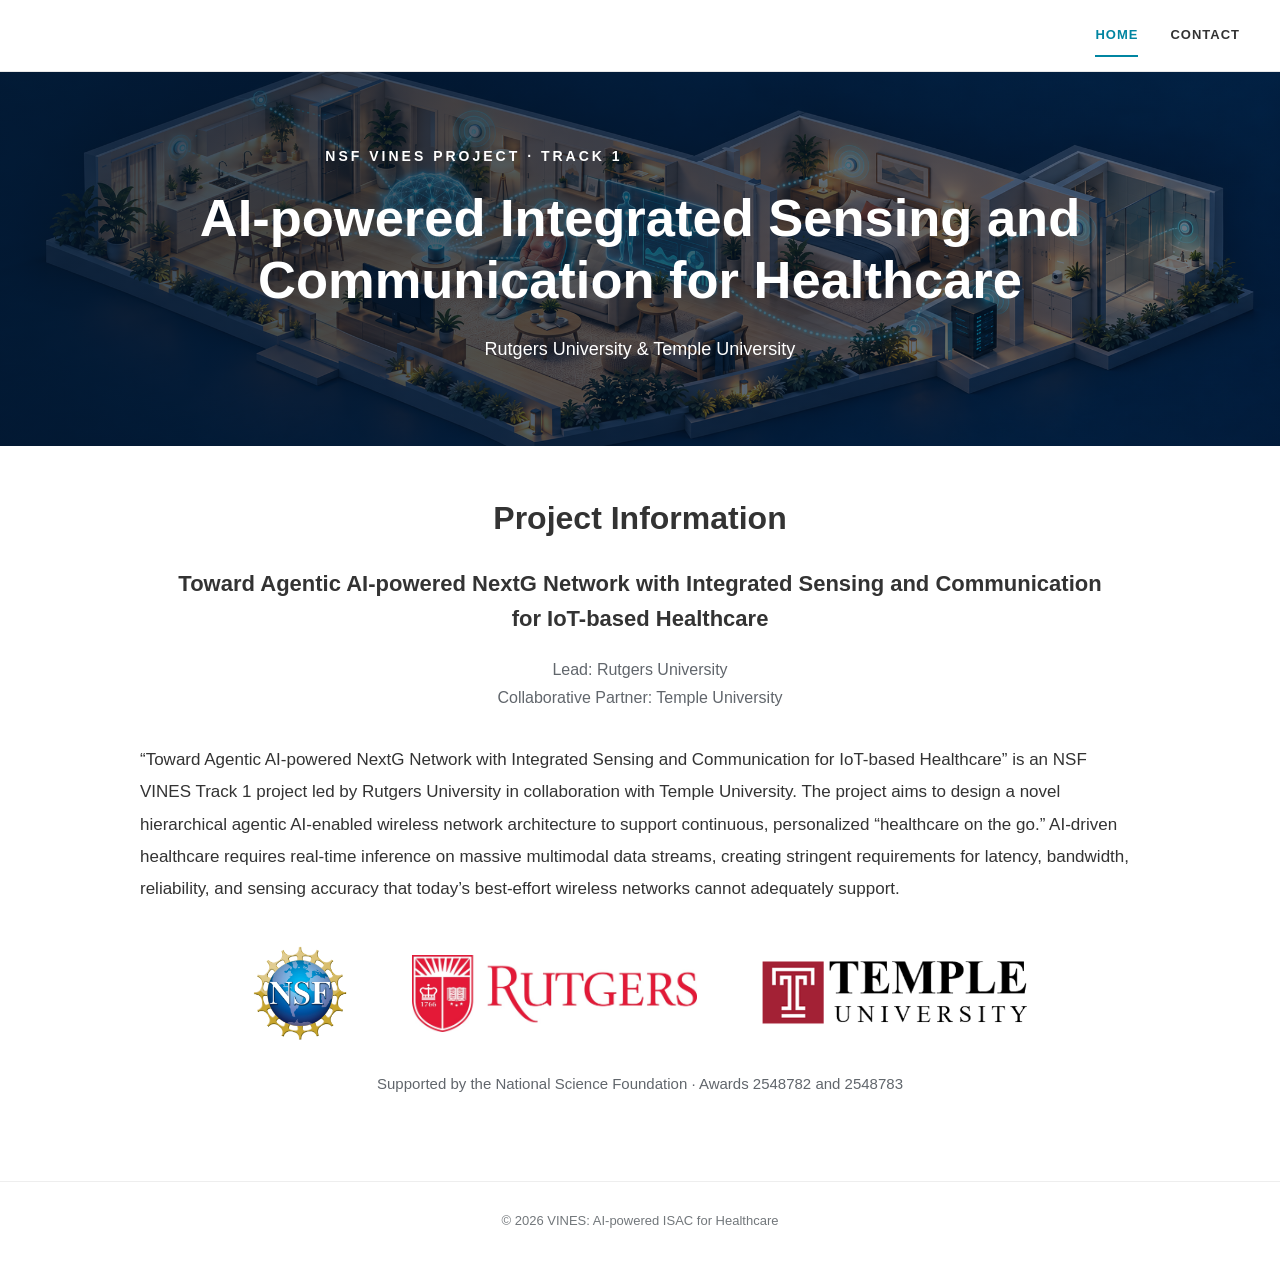
==== commit 5c671443: "Use supplied AI healthcare banner and version stylesheet" ====
--- a/index.html
+++ b/index.html
@@ -5,7 +5,7 @@
   <meta name="viewport" content="width=device-width,initial-scale=1">
   <meta name="description" content="NSF VINES Track 1: Toward Agentic AI-powered NextG Network with Integrated Sensing and Communication for IoT-based Healthcare. Rutgers University and Temple University.">
   <title>VINES | AI-powered ISAC for Healthcare</title>
-  <link rel="stylesheet" href="assets/site.css">
+  <link rel="stylesheet" href="assets/site.css?v=20261015-healthcare2">
 </head>
 <body>
   <a class="skip" href="#main">Skip to content</a>
--- a/assets/site.css
+++ b/assets/site.css
@@ -1,4 +1,4 @@
-:root{color-scheme:light;--ink:#333;--accent:#0085a1;--muted:#61666c}*{box-sizing:border-box}body{margin:0;color:var(--ink);background:#fff;font:17px/1.75 Arial,Helvetica,sans-serif}a{color:var(--accent);text-decoration:none}a:hover{text-decoration:underline}a:focus-visible{outline:3px solid var(--accent);outline-offset:5px}.skip{position:absolute;left:16px;top:-70px;background:white;padding:8px;z-index:10}.skip:focus{top:8px}.nav{min-height:72px;display:flex;align-items:center;justify-content:flex-end;gap:24px;padding:16px max(24px,calc((100vw - 1200px)/2));border-bottom:1px solid #e7e7e7;background:#fff}.brand{font-size:18px;font-weight:800;color:#333;line-height:1.35}.nav-links{display:flex;gap:32px;flex-shrink:0}.nav-links a{color:#333;text-transform:uppercase;font-size:13px;letter-spacing:1px;font-weight:700;padding:8px 0}.nav-links a[aria-current]{color:var(--accent);box-shadow:0 2px var(--accent)}.hero{background:linear-gradient(#0008,#0008),url('banner.jpg') center/cover;color:white;text-align:center;padding:72px 24px 80px}.hero .eyebrow{font-size:14px;letter-spacing:3px;margin:0 0 18px;font-weight:700}.hero h1{font-size:clamp(32px,4.1vw,56px);line-height:1.2;max-width:1080px;margin:0 auto;font-weight:800}.hero.contact h1{font-size:clamp(42px,5.5vw,72px)}.hero p{margin:22px auto 0;max-width:900px;font-size:18px}.container{max-width:1140px;padding:52px 24px 64px;margin:auto}h2{font-size:32px;line-height:1.3;text-align:center;margin:0 0 26px}p{margin:0 0 20px}.project-title{max-width:950px;margin:0 auto 20px;text-align:center;font-size:22px;font-weight:600;line-height:1.6}.project-meta{text-align:center;color:var(--muted);font-size:16px}.intro-placeholder{max-width:930px;margin:32px auto;padding:22px 26px;border-left:3px solid #b9c6cb;background:#f7f9fa;color:#626c72}.logos{display:flex;align-items:center;justify-content:center;gap:65px;margin:40px auto 12px}.logos a{display:flex;align-items:center;justify-content:center}.logos img{display:block;max-width:100%;height:auto}.logos .nsf{width:94px}.logos .rutgers{width:285px}.logos .temple{width:265px}.support{text-align:center;color:var(--muted);font-size:15px;margin-top:30px}.team-intro{max-width:900px;text-align:center;margin:0 auto 40px}.team{display:grid;grid-template-columns:repeat(4,minmax(0,1fr));gap:28px;margin-top:42px}.person{text-align:center;min-width:0}.portrait{width:100%;max-width:225px;aspect-ratio:1;object-fit:cover;object-position:center top;display:block;margin:0 auto 22px}.person h3{font-size:20px;line-height:1.3;margin:0 0 8px;min-height:52px;display:flex;align-items:center;justify-content:center}.person h3 a{color:#333}.role{font-weight:700;color:var(--accent);font-size:15px;margin-bottom:12px}.affiliation{font-size:17px;margin-bottom:5px;font-weight:600}.department{font-size:14px;line-height:1.6;min-height:45px;color:var(--muted);margin-bottom:14px}.email{font-size:14px;overflow-wrap:anywhere}.profile{display:inline-block;font-size:14px;margin-top:12px;text-decoration:underline;text-underline-offset:4px}.contact-logos{border-top:1px solid #e6e6e6;margin-top:58px;padding-top:8px}footer{border-top:1px solid #eee;text-align:center;padding:28px 24px;color:#72777b;font-size:13px}footer p{margin:0}@media(max-width:950px){.team{grid-template-columns:repeat(2,minmax(0,1fr));gap:45px 30px}.logos{gap:32px}.logos .rutgers{width:240px}.logos .temple{width:230px}}@media(max-width:600px){body{font-size:16px}.nav{padding:16px 20px;gap:14px;flex-wrap:wrap}.brand{font-size:16px}.nav-links{gap:24px}.hero{padding:48px 20px 56px}.hero p{font-size:16px}.container{padding:38px 20px 48px}h2{font-size:28px}.project-title{font-size:19px}.logos{gap:22px;flex-wrap:wrap}.logos .nsf{width:72px}.logos .rutgers{width:190px}.logos .temple{width:190px}.team{grid-template-columns:1fr;gap:42px}.person h3{min-height:0}.department{min-height:0}.portrait{max-width:230px}.intro-placeholder{padding:18px}.support{font-size:14px}}
+:root{color-scheme:light;--ink:#333;--accent:#0085a1;--muted:#61666c}*{box-sizing:border-box}body{margin:0;color:var(--ink);background:#fff;font:17px/1.75 Arial,Helvetica,sans-serif}a{color:var(--accent);text-decoration:none}a:hover{text-decoration:underline}a:focus-visible{outline:3px solid var(--accent);outline-offset:5px}.skip{position:absolute;left:16px;top:-70px;background:white;padding:8px;z-index:10}.skip:focus{top:8px}.nav{min-height:72px;display:flex;align-items:center;justify-content:flex-end;gap:24px;padding:16px max(24px,calc((100vw - 1200px)/2));border-bottom:1px solid #e7e7e7;background:#fff}.brand{font-size:18px;font-weight:800;color:#333;line-height:1.35}.nav-links{display:flex;gap:32px;flex-shrink:0}.nav-links a{color:#333;text-transform:uppercase;font-size:13px;letter-spacing:1px;font-weight:700;padding:8px 0}.nav-links a[aria-current]{color:var(--accent);box-shadow:0 2px var(--accent)}.hero{background:linear-gradient(90deg,rgba(3,22,43,.78),rgba(3,22,43,.56)),url('ai-healthcare-banner.png') center/cover;color:white;text-align:center;padding:72px 24px 80px}.hero .eyebrow{font-size:14px;letter-spacing:3px;margin:0 0 18px;font-weight:700}.hero h1{font-size:clamp(32px,4.1vw,56px);line-height:1.2;max-width:1080px;margin:0 auto;font-weight:800}.hero.contact h1{font-size:clamp(42px,5.5vw,72px)}.hero p{margin:22px auto 0;max-width:900px;font-size:18px}.container{max-width:1140px;padding:52px 24px 64px;margin:auto}h2{font-size:32px;line-height:1.3;text-align:center;margin:0 0 26px}p{margin:0 0 20px}.project-title{max-width:950px;margin:0 auto 20px;text-align:center;font-size:22px;font-weight:600;line-height:1.6}.project-meta{text-align:center;color:var(--muted);font-size:16px}.intro-placeholder{max-width:930px;margin:32px auto;padding:22px 26px;border-left:3px solid #b9c6cb;background:#f7f9fa;color:#626c72}.logos{display:flex;align-items:center;justify-content:center;gap:65px;margin:40px auto 12px}.logos a{display:flex;align-items:center;justify-content:center}.logos img{display:block;max-width:100%;height:auto}.logos .nsf{width:94px}.logos .rutgers{width:285px}.logos .temple{width:265px}.support{text-align:center;color:var(--muted);font-size:15px;margin-top:30px}.team-intro{max-width:900px;text-align:center;margin:0 auto 40px}.team{display:grid;grid-template-columns:repeat(4,minmax(0,1fr));gap:28px;margin-top:42px}.person{text-align:center;min-width:0}.portrait{width:100%;max-width:225px;aspect-ratio:1;object-fit:cover;object-position:center top;display:block;margin:0 auto 22px}.person h3{font-size:20px;line-height:1.3;margin:0 0 8px;min-height:52px;display:flex;align-items:center;justify-content:center}.person h3 a{color:#333}.role{font-weight:700;color:var(--accent);font-size:15px;margin-bottom:12px}.affiliation{font-size:17px;margin-bottom:5px;font-weight:600}.department{font-size:14px;line-height:1.6;min-height:45px;color:var(--muted);margin-bottom:14px}.email{font-size:14px;overflow-wrap:anywhere}.profile{display:inline-block;font-size:14px;margin-top:12px;text-decoration:underline;text-underline-offset:4px}.contact-logos{border-top:1px solid #e6e6e6;margin-top:58px;padding-top:8px}footer{border-top:1px solid #eee;text-align:center;padding:28px 24px;color:#72777b;font-size:13px}footer p{margin:0}@media(max-width:950px){.team{grid-template-columns:repeat(2,minmax(0,1fr));gap:45px 30px}.logos{gap:32px}.logos .rutgers{width:240px}.logos .temple{width:230px}}@media(max-width:600px){body{font-size:16px}.nav{padding:16px 20px;gap:14px;flex-wrap:wrap}.brand{font-size:16px}.nav-links{gap:24px}.hero{padding:48px 20px 56px}.hero p{font-size:16px}.container{padding:38px 20px 48px}h2{font-size:28px}.project-title{font-size:19px}.logos{gap:22px;flex-wrap:wrap}.logos .nsf{width:72px}.logos .rutgers{width:190px}.logos .temple{width:190px}.team{grid-template-columns:1fr;gap:42px}.person h3{min-height:0}.department{min-height:0}.portrait{max-width:230px}.intro-placeholder{padding:18px}.support{font-size:14px}}
 
 .project-introduction,.about-content{max-width:1000px;margin:32px auto;line-height:1.9;text-align:left}.about-content section{margin-top:40px}.about-content h2{text-align:left;font-size:28px;margin-bottom:18px}.about-content h3{font-size:21px;line-height:1.4;margin:28px 0 12px}@media(min-width:601px) and (max-width:850px){.nav{flex-wrap:wrap}}
 
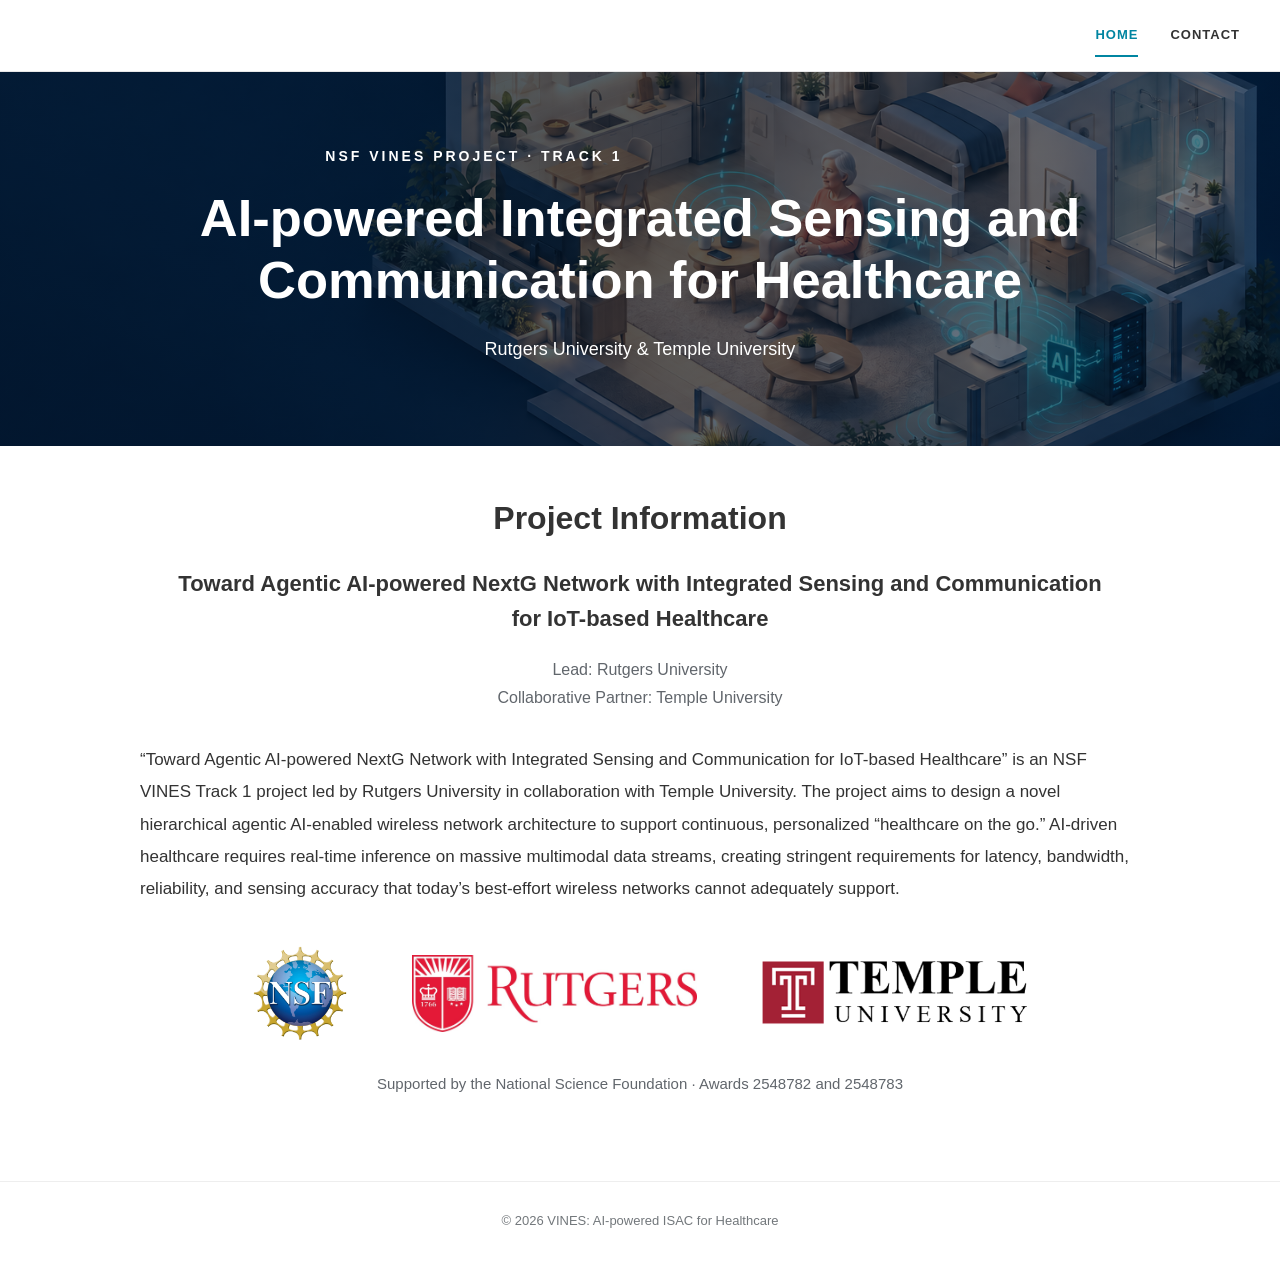
==== commit 4036ae3f: "Preserve original home scene with subtle AI and health indicators" ====
--- a/index.html
+++ b/index.html
@@ -5,7 +5,7 @@
   <meta name="viewport" content="width=device-width,initial-scale=1">
   <meta name="description" content="NSF VINES Track 1: Toward Agentic AI-powered NextG Network with Integrated Sensing and Communication for IoT-based Healthcare. Rutgers University and Temple University.">
   <title>VINES | AI-powered ISAC for Healthcare</title>
-  <link rel="stylesheet" href="assets/site.css?v=20261015-healthcare2">
+  <link rel="stylesheet" href="assets/site.css?v=20261015-home-ai3">
 </head>
 <body>
   <a class="skip" href="#main">Skip to content</a>
--- a/assets/site.css
+++ b/assets/site.css
@@ -1,4 +1,4 @@
-:root{color-scheme:light;--ink:#333;--accent:#0085a1;--muted:#61666c}*{box-sizing:border-box}body{margin:0;color:var(--ink);background:#fff;font:17px/1.75 Arial,Helvetica,sans-serif}a{color:var(--accent);text-decoration:none}a:hover{text-decoration:underline}a:focus-visible{outline:3px solid var(--accent);outline-offset:5px}.skip{position:absolute;left:16px;top:-70px;background:white;padding:8px;z-index:10}.skip:focus{top:8px}.nav{min-height:72px;display:flex;align-items:center;justify-content:flex-end;gap:24px;padding:16px max(24px,calc((100vw - 1200px)/2));border-bottom:1px solid #e7e7e7;background:#fff}.brand{font-size:18px;font-weight:800;color:#333;line-height:1.35}.nav-links{display:flex;gap:32px;flex-shrink:0}.nav-links a{color:#333;text-transform:uppercase;font-size:13px;letter-spacing:1px;font-weight:700;padding:8px 0}.nav-links a[aria-current]{color:var(--accent);box-shadow:0 2px var(--accent)}.hero{background:linear-gradient(90deg,rgba(3,22,43,.78),rgba(3,22,43,.56)),url('ai-healthcare-banner.png') center/cover;color:white;text-align:center;padding:72px 24px 80px}.hero .eyebrow{font-size:14px;letter-spacing:3px;margin:0 0 18px;font-weight:700}.hero h1{font-size:clamp(32px,4.1vw,56px);line-height:1.2;max-width:1080px;margin:0 auto;font-weight:800}.hero.contact h1{font-size:clamp(42px,5.5vw,72px)}.hero p{margin:22px auto 0;max-width:900px;font-size:18px}.container{max-width:1140px;padding:52px 24px 64px;margin:auto}h2{font-size:32px;line-height:1.3;text-align:center;margin:0 0 26px}p{margin:0 0 20px}.project-title{max-width:950px;margin:0 auto 20px;text-align:center;font-size:22px;font-weight:600;line-height:1.6}.project-meta{text-align:center;color:var(--muted);font-size:16px}.intro-placeholder{max-width:930px;margin:32px auto;padding:22px 26px;border-left:3px solid #b9c6cb;background:#f7f9fa;color:#626c72}.logos{display:flex;align-items:center;justify-content:center;gap:65px;margin:40px auto 12px}.logos a{display:flex;align-items:center;justify-content:center}.logos img{display:block;max-width:100%;height:auto}.logos .nsf{width:94px}.logos .rutgers{width:285px}.logos .temple{width:265px}.support{text-align:center;color:var(--muted);font-size:15px;margin-top:30px}.team-intro{max-width:900px;text-align:center;margin:0 auto 40px}.team{display:grid;grid-template-columns:repeat(4,minmax(0,1fr));gap:28px;margin-top:42px}.person{text-align:center;min-width:0}.portrait{width:100%;max-width:225px;aspect-ratio:1;object-fit:cover;object-position:center top;display:block;margin:0 auto 22px}.person h3{font-size:20px;line-height:1.3;margin:0 0 8px;min-height:52px;display:flex;align-items:center;justify-content:center}.person h3 a{color:#333}.role{font-weight:700;color:var(--accent);font-size:15px;margin-bottom:12px}.affiliation{font-size:17px;margin-bottom:5px;font-weight:600}.department{font-size:14px;line-height:1.6;min-height:45px;color:var(--muted);margin-bottom:14px}.email{font-size:14px;overflow-wrap:anywhere}.profile{display:inline-block;font-size:14px;margin-top:12px;text-decoration:underline;text-underline-offset:4px}.contact-logos{border-top:1px solid #e6e6e6;margin-top:58px;padding-top:8px}footer{border-top:1px solid #eee;text-align:center;padding:28px 24px;color:#72777b;font-size:13px}footer p{margin:0}@media(max-width:950px){.team{grid-template-columns:repeat(2,minmax(0,1fr));gap:45px 30px}.logos{gap:32px}.logos .rutgers{width:240px}.logos .temple{width:230px}}@media(max-width:600px){body{font-size:16px}.nav{padding:16px 20px;gap:14px;flex-wrap:wrap}.brand{font-size:16px}.nav-links{gap:24px}.hero{padding:48px 20px 56px}.hero p{font-size:16px}.container{padding:38px 20px 48px}h2{font-size:28px}.project-title{font-size:19px}.logos{gap:22px;flex-wrap:wrap}.logos .nsf{width:72px}.logos .rutgers{width:190px}.logos .temple{width:190px}.team{grid-template-columns:1fr;gap:42px}.person h3{min-height:0}.department{min-height:0}.portrait{max-width:230px}.intro-placeholder{padding:18px}.support{font-size:14px}}
+:root{color-scheme:light;--ink:#333;--accent:#0085a1;--muted:#61666c}*{box-sizing:border-box}body{margin:0;color:var(--ink);background:#fff;font:17px/1.75 Arial,Helvetica,sans-serif}a{color:var(--accent);text-decoration:none}a:hover{text-decoration:underline}a:focus-visible{outline:3px solid var(--accent);outline-offset:5px}.skip{position:absolute;left:16px;top:-70px;background:white;padding:8px;z-index:10}.skip:focus{top:8px}.nav{min-height:72px;display:flex;align-items:center;justify-content:flex-end;gap:24px;padding:16px max(24px,calc((100vw - 1200px)/2));border-bottom:1px solid #e7e7e7;background:#fff}.brand{font-size:18px;font-weight:800;color:#333;line-height:1.35}.nav-links{display:flex;gap:32px;flex-shrink:0}.nav-links a{color:#333;text-transform:uppercase;font-size:13px;letter-spacing:1px;font-weight:700;padding:8px 0}.nav-links a[aria-current]{color:var(--accent);box-shadow:0 2px var(--accent)}.hero{background:linear-gradient(90deg,rgba(3,22,43,.78),rgba(3,22,43,.56)),url('healthcare-at-home-ai.png') center 52%/cover;color:white;text-align:center;padding:72px 24px 80px}.hero .eyebrow{font-size:14px;letter-spacing:3px;margin:0 0 18px;font-weight:700}.hero h1{font-size:clamp(32px,4.1vw,56px);line-height:1.2;max-width:1080px;margin:0 auto;font-weight:800}.hero.contact h1{font-size:clamp(42px,5.5vw,72px)}.hero p{margin:22px auto 0;max-width:900px;font-size:18px}.container{max-width:1140px;padding:52px 24px 64px;margin:auto}h2{font-size:32px;line-height:1.3;text-align:center;margin:0 0 26px}p{margin:0 0 20px}.project-title{max-width:950px;margin:0 auto 20px;text-align:center;font-size:22px;font-weight:600;line-height:1.6}.project-meta{text-align:center;color:var(--muted);font-size:16px}.intro-placeholder{max-width:930px;margin:32px auto;padding:22px 26px;border-left:3px solid #b9c6cb;background:#f7f9fa;color:#626c72}.logos{display:flex;align-items:center;justify-content:center;gap:65px;margin:40px auto 12px}.logos a{display:flex;align-items:center;justify-content:center}.logos img{display:block;max-width:100%;height:auto}.logos .nsf{width:94px}.logos .rutgers{width:285px}.logos .temple{width:265px}.support{text-align:center;color:var(--muted);font-size:15px;margin-top:30px}.team-intro{max-width:900px;text-align:center;margin:0 auto 40px}.team{display:grid;grid-template-columns:repeat(4,minmax(0,1fr));gap:28px;margin-top:42px}.person{text-align:center;min-width:0}.portrait{width:100%;max-width:225px;aspect-ratio:1;object-fit:cover;object-position:center top;display:block;margin:0 auto 22px}.person h3{font-size:20px;line-height:1.3;margin:0 0 8px;min-height:52px;display:flex;align-items:center;justify-content:center}.person h3 a{color:#333}.role{font-weight:700;color:var(--accent);font-size:15px;margin-bottom:12px}.affiliation{font-size:17px;margin-bottom:5px;font-weight:600}.department{font-size:14px;line-height:1.6;min-height:45px;color:var(--muted);margin-bottom:14px}.email{font-size:14px;overflow-wrap:anywhere}.profile{display:inline-block;font-size:14px;margin-top:12px;text-decoration:underline;text-underline-offset:4px}.contact-logos{border-top:1px solid #e6e6e6;margin-top:58px;padding-top:8px}footer{border-top:1px solid #eee;text-align:center;padding:28px 24px;color:#72777b;font-size:13px}footer p{margin:0}@media(max-width:950px){.team{grid-template-columns:repeat(2,minmax(0,1fr));gap:45px 30px}.logos{gap:32px}.logos .rutgers{width:240px}.logos .temple{width:230px}}@media(max-width:600px){body{font-size:16px}.nav{padding:16px 20px;gap:14px;flex-wrap:wrap}.brand{font-size:16px}.nav-links{gap:24px}.hero{padding:48px 20px 56px}.hero p{font-size:16px}.container{padding:38px 20px 48px}h2{font-size:28px}.project-title{font-size:19px}.logos{gap:22px;flex-wrap:wrap}.logos .nsf{width:72px}.logos .rutgers{width:190px}.logos .temple{width:190px}.team{grid-template-columns:1fr;gap:42px}.person h3{min-height:0}.department{min-height:0}.portrait{max-width:230px}.intro-placeholder{padding:18px}.support{font-size:14px}}
 
 .project-introduction,.about-content{max-width:1000px;margin:32px auto;line-height:1.9;text-align:left}.about-content section{margin-top:40px}.about-content h2{text-align:left;font-size:28px;margin-bottom:18px}.about-content h3{font-size:21px;line-height:1.4;margin:28px 0 12px}@media(min-width:601px) and (max-width:850px){.nav{flex-wrap:wrap}}
 
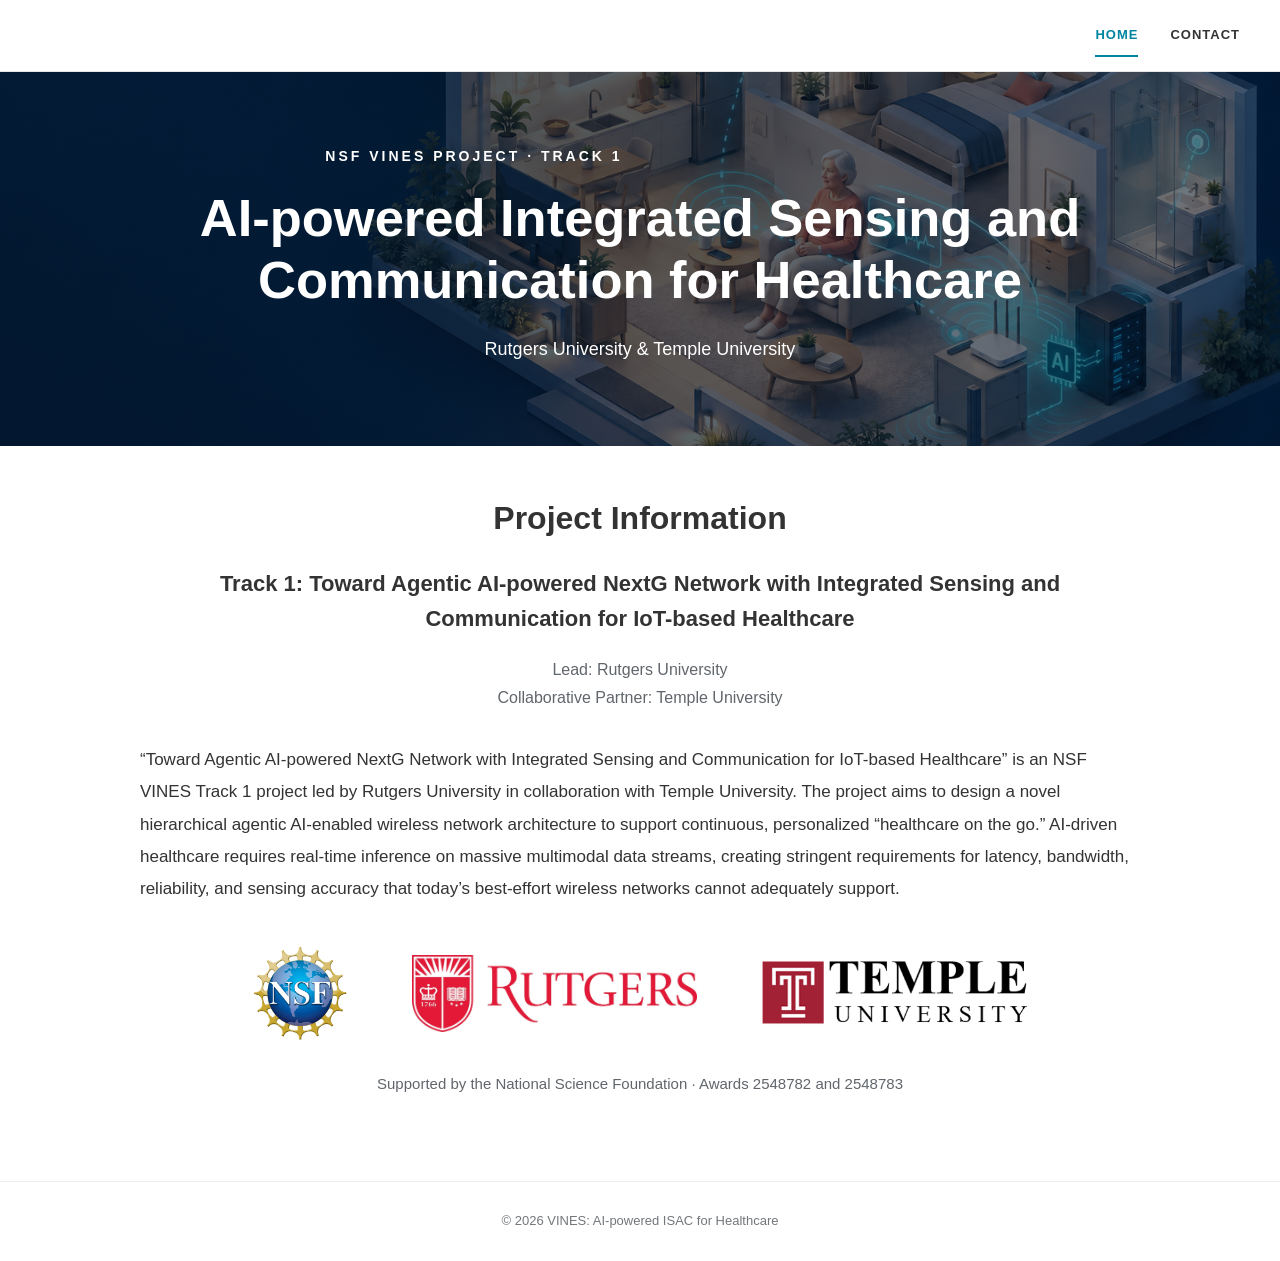
==== commit fa94f373: "Add Track 1 to project title and simplify Contact header" ====
--- a/index.html
+++ b/index.html
@@ -19,7 +19,7 @@
   </header>
   <main class="container" id="main">
     <h2>Project Information</h2>
-    <p class="project-title">Toward Agentic AI-powered NextG Network with Integrated Sensing and Communication for IoT-based Healthcare</p>
+    <p class="project-title">Track 1: Toward Agentic AI-powered NextG Network with Integrated Sensing and Communication for IoT-based Healthcare</p>
     <p class="project-meta">Lead: Rutgers University<br>Collaborative Partner: Temple University</p>
     <p class="project-introduction" id="project-introduction">“Toward Agentic AI-powered NextG Network with Integrated Sensing and Communication for IoT-based Healthcare” is an NSF VINES Track 1 project led by Rutgers University in collaboration with Temple University. The project aims to design a novel hierarchical agentic AI-enabled wireless network architecture to support continuous, personalized “healthcare on the go.” AI-driven healthcare requires real-time inference on massive multimodal data streams, creating stringent requirements for latency, bandwidth, reliability, and sensing accuracy that today’s best-effort wireless networks cannot adequately support.</p>
     <div class="logos" aria-label="Funding agency and participating universities">
